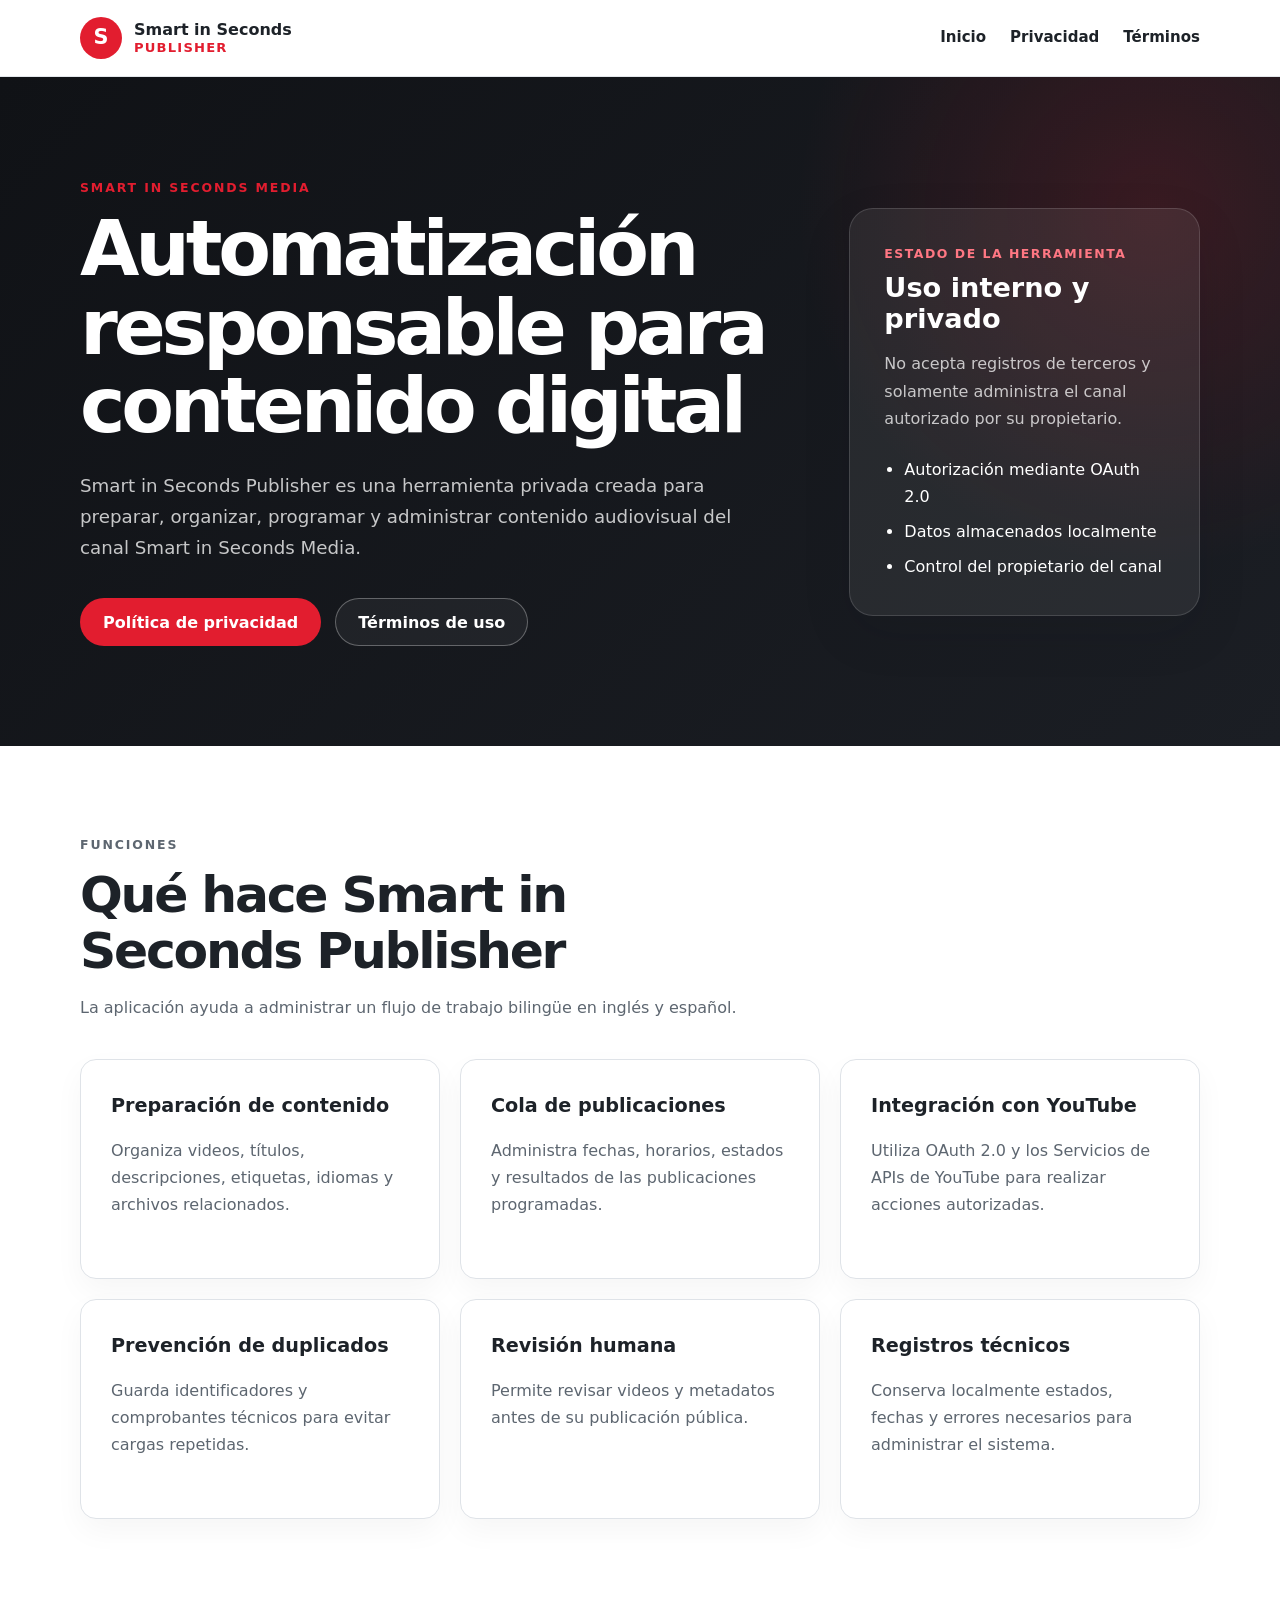
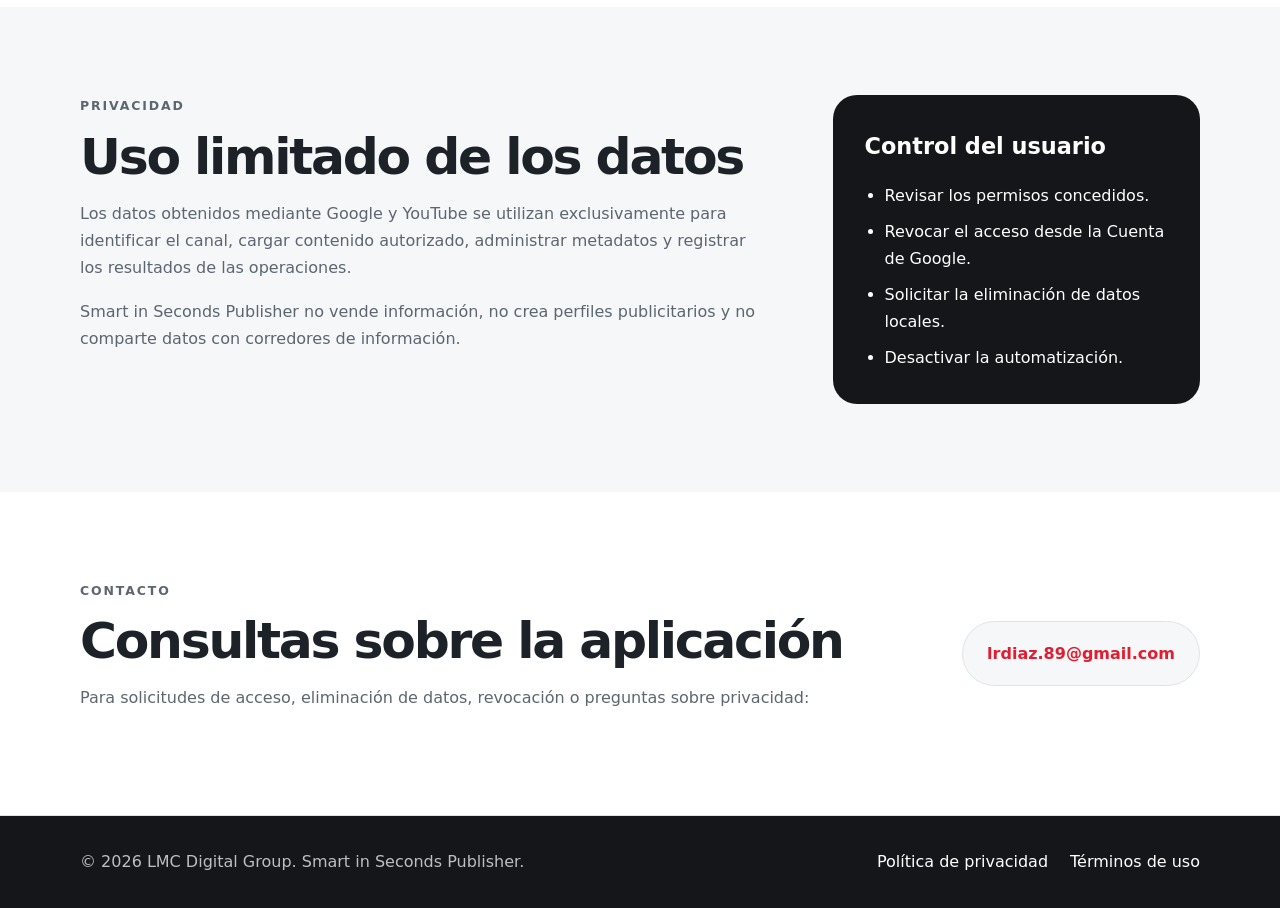
==== index.html @ f199096d "Create Smart in Seconds Publisher website" ====
﻿<!DOCTYPE html>
<html lang="es">
<head>
    <meta charset="UTF-8">
    <meta
        name="viewport"
        content="width=device-width, initial-scale=1"
    >
    <meta
        name="description"
        content="Sitio oficial de Smart in Seconds Publisher, herramienta privada para administrar contenido de Smart in Seconds Media."
    >

    <title>Smart in Seconds Publisher</title>

    <link
        rel="canonical"
        href="https://smart.lmcdigitalgroup.com/"
    >

    <link
        rel="stylesheet"
        href="styles.css"
    >
</head>

<body>
    <header class="site-header">
        <div class="container header-content">
            <a
                class="brand"
                href="index.html"
            >
                <span class="brand-mark">S</span>

                <span>
                    Smart in Seconds
                    <strong>Publisher</strong>
                </span>
            </a>

            <nav
                class="main-navigation"
                aria-label="Navegación principal"
            >
                <a href="index.html">Inicio</a>
                <a href="privacy.html">Privacidad</a>
                <a href="terms.html">Términos</a>
            </nav>
        </div>
    </header>

    <main>
        <section class="hero">
            <div class="container hero-content">
                <div class="hero-copy">
                    <p class="eyebrow">
                        Smart in Seconds Media
                    </p>

                    <h1>
                        Automatización responsable para contenido digital
                    </h1>

                    <p class="hero-description">
                        Smart in Seconds Publisher es una herramienta privada
                        creada para preparar, organizar, programar y administrar
                        contenido audiovisual del canal Smart in Seconds Media.
                    </p>

                    <div class="hero-actions">
                        <a
                            class="button button-primary"
                            href="privacy.html"
                        >
                            Política de privacidad
                        </a>

                        <a
                            class="button button-secondary"
                            href="terms.html"
                        >
                            Términos de uso
                        </a>
                    </div>
                </div>

                <aside class="status-card">
                    <p class="status-label">
                        Estado de la herramienta
                    </p>

                    <h2>Uso interno y privado</h2>

                    <p>
                        No acepta registros de terceros y solamente administra
                        el canal autorizado por su propietario.
                    </p>

                    <ul class="status-list">
                        <li>Autorización mediante OAuth 2.0</li>
                        <li>Datos almacenados localmente</li>
                        <li>Control del propietario del canal</li>
                    </ul>
                </aside>
            </div>
        </section>

        <section class="section">
            <div class="container">
                <div class="section-heading">
                    <p class="eyebrow">Funciones</p>

                    <h2>
                        Qué hace Smart in Seconds Publisher
                    </h2>

                    <p>
                        La aplicación ayuda a administrar un flujo de trabajo
                        bilingüe en inglés y español.
                    </p>
                </div>

                <div class="card-grid">
                    <article class="feature-card">
                        <h3>Preparación de contenido</h3>

                        <p>
                            Organiza videos, títulos, descripciones,
                            etiquetas, idiomas y archivos relacionados.
                        </p>
                    </article>

                    <article class="feature-card">
                        <h3>Cola de publicaciones</h3>

                        <p>
                            Administra fechas, horarios, estados y resultados
                            de las publicaciones programadas.
                        </p>
                    </article>

                    <article class="feature-card">
                        <h3>Integración con YouTube</h3>

                        <p>
                            Utiliza OAuth 2.0 y los Servicios de APIs de
                            YouTube para realizar acciones autorizadas.
                        </p>
                    </article>

                    <article class="feature-card">
                        <h3>Prevención de duplicados</h3>

                        <p>
                            Guarda identificadores y comprobantes técnicos
                            para evitar cargas repetidas.
                        </p>
                    </article>

                    <article class="feature-card">
                        <h3>Revisión humana</h3>

                        <p>
                            Permite revisar videos y metadatos antes de su
                            publicación pública.
                        </p>
                    </article>

                    <article class="feature-card">
                        <h3>Registros técnicos</h3>

                        <p>
                            Conserva localmente estados, fechas y errores
                            necesarios para administrar el sistema.
                        </p>
                    </article>
                </div>
            </div>
        </section>

        <section class="section section-muted">
            <div class="container split-section">
                <div>
                    <p class="eyebrow">Privacidad</p>

                    <h2>
                        Uso limitado de los datos
                    </h2>

                    <p>
                        Los datos obtenidos mediante Google y YouTube se
                        utilizan exclusivamente para identificar el canal,
                        cargar contenido autorizado, administrar metadatos y
                        registrar los resultados de las operaciones.
                    </p>

                    <p>
                        Smart in Seconds Publisher no vende información, no
                        crea perfiles publicitarios y no comparte datos con
                        corredores de información.
                    </p>
                </div>

                <div class="highlight-box">
                    <h3>Control del usuario</h3>

                    <ul>
                        <li>Revisar los permisos concedidos.</li>
                        <li>Revocar el acceso desde la Cuenta de Google.</li>
                        <li>Solicitar la eliminación de datos locales.</li>
                        <li>Desactivar la automatización.</li>
                    </ul>
                </div>
            </div>
        </section>

        <section class="section">
            <div class="container contact-section">
                <div>
                    <p class="eyebrow">Contacto</p>

                    <h2>
                        Consultas sobre la aplicación
                    </h2>

                    <p>
                        Para solicitudes de acceso, eliminación de datos,
                        revocación o preguntas sobre privacidad:
                    </p>
                </div>

                <a
                    class="contact-link"
                    href="mailto:lrdiaz.89@gmail.com"
                >
                    lrdiaz.89@gmail.com
                </a>
            </div>
        </section>
    </main>

    <footer class="site-footer">
        <div class="container footer-content">
            <p>
                © 2026 LMC Digital Group.
                Smart in Seconds Publisher.
            </p>

            <div class="footer-links">
                <a href="privacy.html">
                    Política de privacidad
                </a>

                <a href="terms.html">
                    Términos de uso
                </a>
            </div>
        </div>
    </footer>
</body>
</html>
---- styles.css ----
﻿:root {
    --background: #ffffff;
    --surface: #f6f7f9;
    --surface-dark: #14161a;
    --text: #1d2228;
    --text-muted: #5d6670;
    --border: #dfe3e8;
    --primary: #e21d2f;
    --primary-dark: #b81424;
    --white: #ffffff;
    --shadow: 0 18px 50px rgba(20, 22, 26, 0.10);
    --radius-large: 24px;
    --radius-medium: 16px;
    --container: 1120px;
}

* {
    box-sizing: border-box;
}

html {
    scroll-behavior: smooth;
}

body {
    margin: 0;
    background: var(--background);
    color: var(--text);
    font-family:
        Inter,
        ui-sans-serif,
        system-ui,
        -apple-system,
        BlinkMacSystemFont,
        "Segoe UI",
        sans-serif;
    font-size: 16px;
    line-height: 1.7;
}

a {
    color: var(--primary);
    text-decoration-thickness: 1px;
    text-underline-offset: 3px;
}

a:hover {
    color: var(--primary-dark);
}

img {
    max-width: 100%;
}

.container {
    width: min(
        calc(100% - 40px),
        var(--container)
    );
    margin-inline: auto;
}

.site-header {
    position: sticky;
    top: 0;
    z-index: 20;
    border-bottom: 1px solid rgba(223, 227, 232, 0.85);
    background: rgba(255, 255, 255, 0.94);
    backdrop-filter: blur(14px);
}

.header-content {
    display: flex;
    min-height: 76px;
    align-items: center;
    justify-content: space-between;
    gap: 28px;
}

.brand {
    display: inline-flex;
    align-items: center;
    gap: 12px;
    color: var(--text);
    font-size: 1rem;
    font-weight: 700;
    line-height: 1.25;
    text-decoration: none;
}

.brand strong {
    display: block;
    color: var(--primary);
    font-size: 0.82rem;
    letter-spacing: 0.09em;
    text-transform: uppercase;
}

.brand-mark {
    display: grid;
    width: 42px;
    height: 42px;
    place-items: center;
    border-radius: 50%;
    background: var(--primary);
    color: var(--white);
    font-size: 1.3rem;
    font-weight: 800;
}

.main-navigation {
    display: flex;
    align-items: center;
    gap: 24px;
}

.main-navigation a {
    color: var(--text);
    font-size: 0.94rem;
    font-weight: 650;
    text-decoration: none;
}

.main-navigation a:hover {
    color: var(--primary);
}

.hero {
    overflow: hidden;
    padding: 100px 0;
    background:
        radial-gradient(
            circle at 90% 20%,
            rgba(226, 29, 47, 0.17),
            transparent 28%
        ),
        linear-gradient(
            135deg,
            #101216 0%,
            #1b1e24 100%
        );
    color: var(--white);
}

.hero-content {
    display: grid;
    grid-template-columns:
        minmax(0, 1.4fr)
        minmax(300px, 0.7fr);
    align-items: center;
    gap: 68px;
}

.eyebrow {
    margin: 0 0 12px;
    color: var(--primary);
    font-size: 0.78rem;
    font-weight: 800;
    letter-spacing: 0.15em;
    text-transform: uppercase;
}

.hero h1,
.legal-header h1 {
    margin: 0;
    font-size: clamp(2.6rem, 6vw, 5.2rem);
    letter-spacing: -0.055em;
    line-height: 1.02;
}

.hero-description {
    max-width: 720px;
    margin: 26px 0 0;
    color: rgba(255, 255, 255, 0.76);
    font-size: 1.14rem;
}

.hero-actions {
    display: flex;
    flex-wrap: wrap;
    gap: 14px;
    margin-top: 34px;
}

.button {
    display: inline-flex;
    min-height: 48px;
    align-items: center;
    justify-content: center;
    padding: 0 22px;
    border: 1px solid transparent;
    border-radius: 999px;
    font-weight: 750;
    text-decoration: none;
}

.button-primary {
    background: var(--primary);
    color: var(--white);
}

.button-primary:hover {
    background: var(--primary-dark);
    color: var(--white);
}

.button-secondary {
    border-color: rgba(255, 255, 255, 0.30);
    background: rgba(255, 255, 255, 0.05);
    color: var(--white);
}

.button-secondary:hover {
    border-color: rgba(255, 255, 255, 0.60);
    color: var(--white);
}

.status-card {
    padding: 34px;
    border: 1px solid rgba(255, 255, 255, 0.14);
    border-radius: var(--radius-large);
    background: rgba(255, 255, 255, 0.07);
    box-shadow: var(--shadow);
}

.status-card h2 {
    margin: 8px 0 12px;
    font-size: 1.7rem;
    line-height: 1.15;
}

.status-card p {
    color: rgba(255, 255, 255, 0.74);
}

.status-label {
    margin: 0;
    color: #ff7783 !important;
    font-size: 0.78rem;
    font-weight: 800;
    letter-spacing: 0.12em;
    text-transform: uppercase;
}

.status-list {
    margin: 24px 0 0;
    padding-left: 20px;
}

.status-list li + li {
    margin-top: 8px;
}

.section {
    padding: 88px 0;
}

.section-muted {
    background: var(--surface);
}

.section-heading {
    max-width: 720px;
    margin-bottom: 38px;
}

.section-heading h2,
.split-section h2,
.contact-section h2 {
    margin: 0 0 16px;
    font-size: clamp(2rem, 4vw, 3.15rem);
    letter-spacing: -0.045em;
    line-height: 1.1;
}

.section-heading p,
.split-section p,
.contact-section p {
    color: var(--text-muted);
}

.card-grid {
    display: grid;
    grid-template-columns: repeat(3, minmax(0, 1fr));
    gap: 20px;
}

.feature-card {
    min-height: 220px;
    padding: 30px;
    border: 1px solid var(--border);
    border-radius: var(--radius-medium);
    background: var(--white);
    box-shadow: 0 12px 30px rgba(20, 22, 26, 0.04);
}

.feature-card h3 {
    margin: 0 0 14px;
    font-size: 1.2rem;
}

.feature-card p {
    margin: 0;
    color: var(--text-muted);
}

.split-section {
    display: grid;
    grid-template-columns:
        minmax(0, 1.3fr)
        minmax(280px, 0.7fr);
    align-items: start;
    gap: 70px;
}

.highlight-box {
    padding: 32px;
    border-radius: var(--radius-large);
    background: var(--surface-dark);
    color: var(--white);
}

.highlight-box h3 {
    margin: 0 0 16px;
    font-size: 1.4rem;
}

.highlight-box ul {
    margin: 0;
    padding-left: 20px;
}

.highlight-box li + li {
    margin-top: 9px;
}

.contact-section {
    display: flex;
    align-items: center;
    justify-content: space-between;
    gap: 40px;
}

.contact-link {
    padding: 18px 24px;
    border: 1px solid var(--border);
    border-radius: 999px;
    background: var(--surface);
    font-weight: 750;
    text-decoration: none;
}

.legal-page {
    padding: 76px 0 100px;
}

.legal-container {
    max-width: 880px;
}

.legal-header {
    margin-bottom: 58px;
    padding-bottom: 38px;
    border-bottom: 1px solid var(--border);
}

.legal-header h1 {
    color: var(--text);
    font-size: clamp(2.5rem, 6vw, 4.7rem);
}

.legal-header > p:last-child {
    margin-top: 20px;
    color: var(--text-muted);
}

.legal-section {
    padding: 24px 0;
}

.legal-section + .legal-section {
    border-top: 1px solid var(--border);
}

.legal-section h2 {
    margin: 0 0 14px;
    font-size: 1.4rem;
    line-height: 1.3;
}

.legal-section p {
    margin: 0 0 14px;
    color: #3f4750;
}

.legal-section ul {
    margin: 12px 0 18px;
    padding-left: 24px;
}

.legal-section li + li {
    margin-top: 8px;
}

.site-footer {
    padding: 32px 0;
    border-top: 1px solid var(--border);
    background: var(--surface-dark);
    color: rgba(255, 255, 255, 0.72);
}

.footer-content {
    display: flex;
    align-items: center;
    justify-content: space-between;
    gap: 30px;
}

.footer-content p {
    margin: 0;
}

.footer-links {
    display: flex;
    flex-wrap: wrap;
    gap: 22px;
}

.footer-links a {
    color: var(--white);
    text-decoration: none;
}

.footer-links a:hover {
    color: #ff8c96;
}

@media (max-width: 900px) {
    .hero-content,
    .split-section {
        grid-template-columns: 1fr;
        gap: 38px;
    }

    .card-grid {
        grid-template-columns: repeat(2, minmax(0, 1fr));
    }

    .contact-section {
        align-items: flex-start;
        flex-direction: column;
    }
}

@media (max-width: 640px) {
    .container {
        width: min(
            calc(100% - 28px),
            var(--container)
        );
    }

    .header-content {
        align-items: flex-start;
        flex-direction: column;
        padding: 14px 0;
        gap: 12px;
    }

    .main-navigation {
        width: 100%;
        justify-content: space-between;
        gap: 10px;
    }

    .hero {
        padding: 70px 0;
    }

    .hero h1 {
        font-size: 2.65rem;
    }

    .section {
        padding: 68px 0;
    }

    .card-grid {
        grid-template-columns: 1fr;
    }

    .feature-card {
        min-height: 0;
    }

    .footer-content {
        align-items: flex-start;
        flex-direction: column;
    }
}
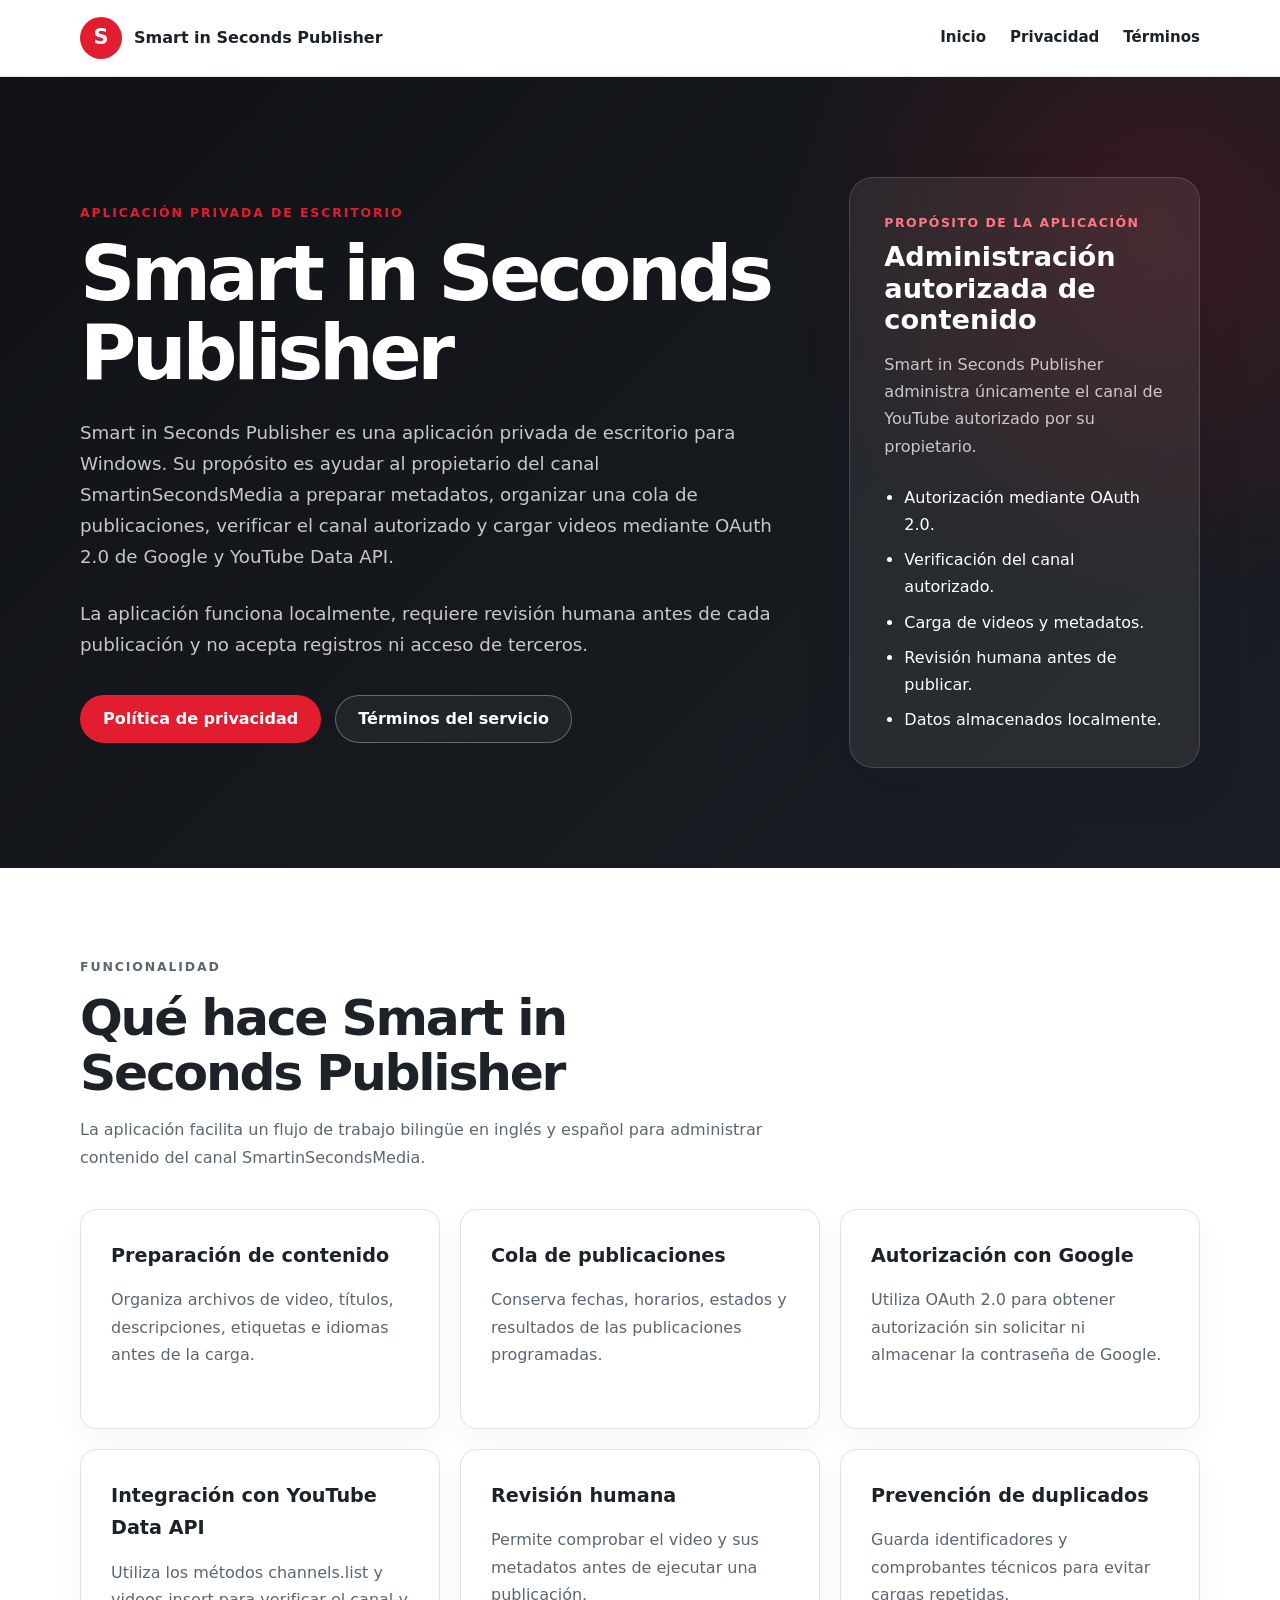
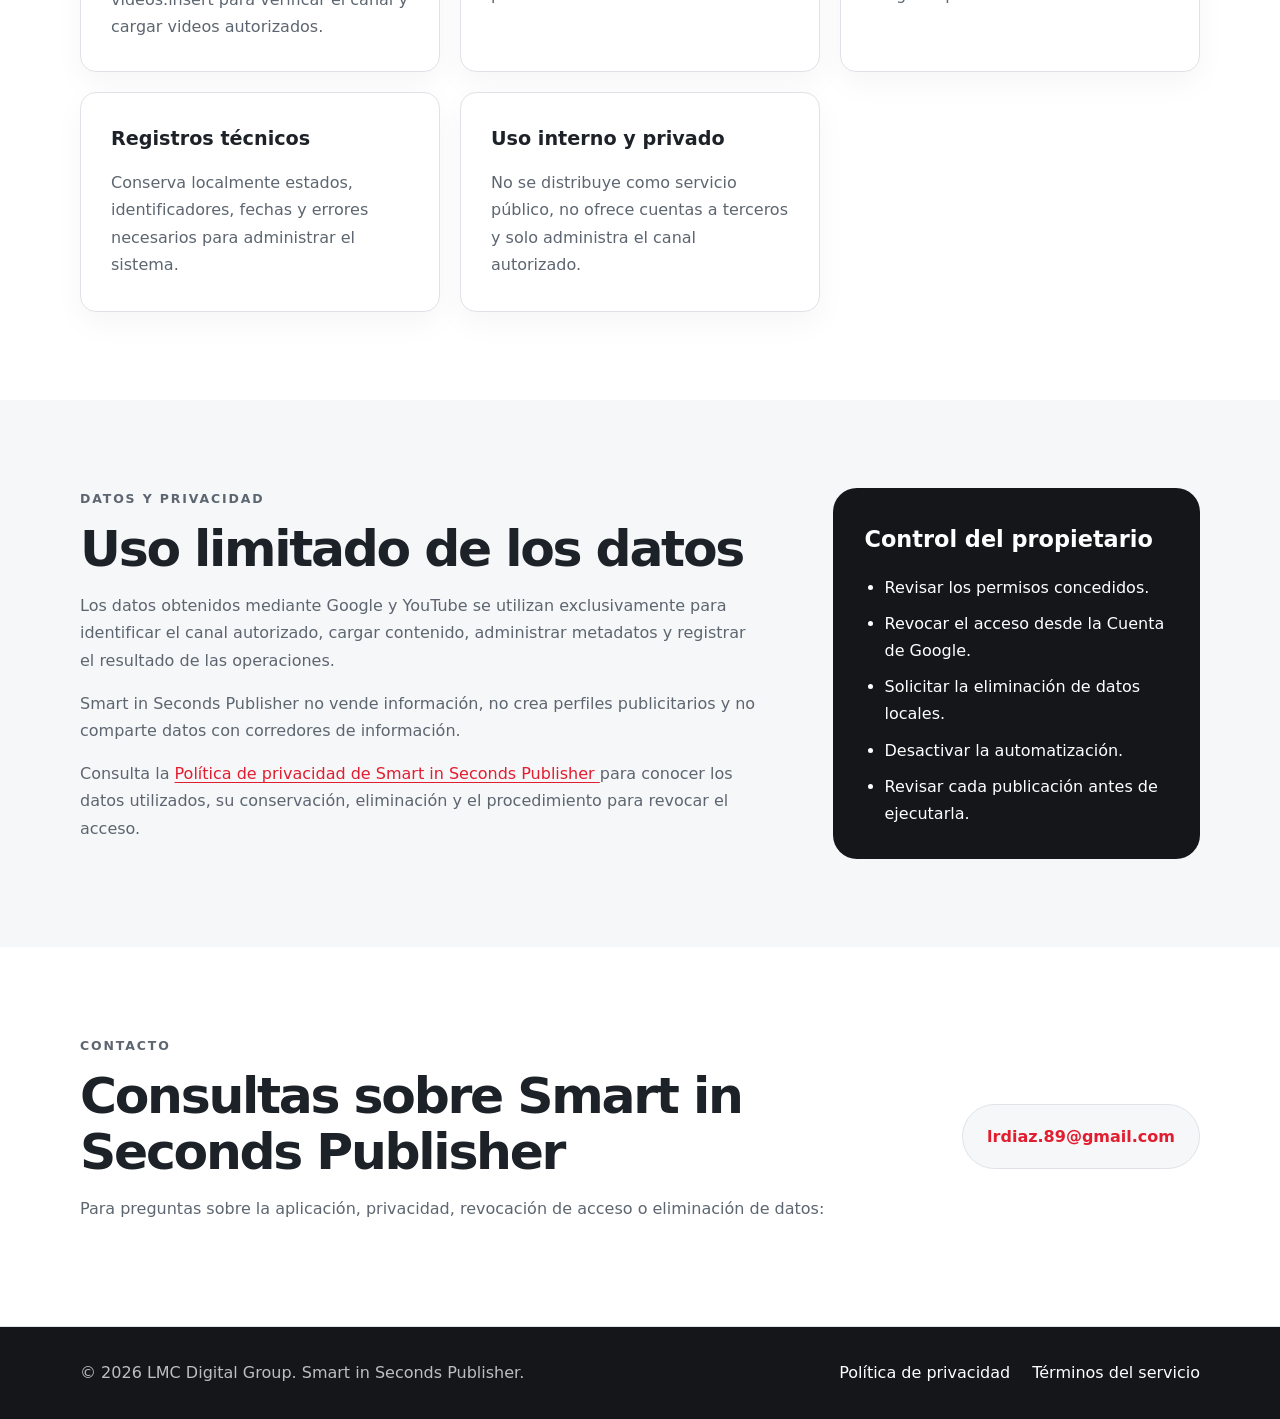
==== commit f0828f40: "Clarify app name and purpose for OAuth verification" ====
--- a/index.html
+++ b/index.html
@@ -2,16 +2,20 @@
 <html lang="es">
 <head>
     <meta charset="UTF-8">
+
     <meta
         name="viewport"
         content="width=device-width, initial-scale=1"
     >
+
     <meta
         name="description"
-        content="Sitio oficial de Smart in Seconds Publisher, herramienta privada para administrar contenido de Smart in Seconds Media."
+        content="Smart in Seconds Publisher es una aplicación privada de escritorio para organizar y cargar videos autorizados al canal SmartinSecondsMedia mediante OAuth 2.0 y YouTube Data API."
     >
 
-    <title>Smart in Seconds Publisher</title>
+    <title>
+        Smart in Seconds Publisher
+    </title>
 
     <link
         rel="canonical"
@@ -30,12 +34,12 @@
             <a
                 class="brand"
                 href="index.html"
+                aria-label="Smart in Seconds Publisher"
             >
                 <span class="brand-mark">S</span>
 
                 <span>
-                    Smart in Seconds
-                    <strong>Publisher</strong>
+                    Smart in Seconds Publisher
                 </span>
             </a>
 
@@ -55,17 +59,26 @@
             <div class="container hero-content">
                 <div class="hero-copy">
                     <p class="eyebrow">
-                        Smart in Seconds Media
+                        Aplicación privada de escritorio
                     </p>
 
                     <h1>
-                        Automatización responsable para contenido digital
+                        Smart in Seconds Publisher
                     </h1>
 
                     <p class="hero-description">
-                        Smart in Seconds Publisher es una herramienta privada
-                        creada para preparar, organizar, programar y administrar
-                        contenido audiovisual del canal Smart in Seconds Media.
+                        Smart in Seconds Publisher es una aplicación privada
+                        de escritorio para Windows. Su propósito es ayudar al
+                        propietario del canal SmartinSecondsMedia a preparar
+                        metadatos, organizar una cola de publicaciones,
+                        verificar el canal autorizado y cargar videos mediante
+                        OAuth 2.0 de Google y YouTube Data API.
+                    </p>
+
+                    <p class="hero-description">
+                        La aplicación funciona localmente, requiere revisión
+                        humana antes de cada publicación y no acepta registros
+                        ni acceso de terceros.
                     </p>
 
                     <div class="hero-actions">
@@ -80,27 +93,31 @@
                             class="button button-secondary"
                             href="terms.html"
                         >
-                            Términos de uso
+                            Términos del servicio
                         </a>
                     </div>
                 </div>
 
                 <aside class="status-card">
                     <p class="status-label">
-                        Estado de la herramienta
-                    </p>
-
-                    <h2>Uso interno y privado</h2>
-
-                    <p>
-                        No acepta registros de terceros y solamente administra
-                        el canal autorizado por su propietario.
+                        Propósito de la aplicación
+                    </p>
+
+                    <h2>
+                        Administración autorizada de contenido
+                    </h2>
+
+                    <p>
+                        Smart in Seconds Publisher administra únicamente el
+                        canal de YouTube autorizado por su propietario.
                     </p>
 
                     <ul class="status-list">
-                        <li>Autorización mediante OAuth 2.0</li>
-                        <li>Datos almacenados localmente</li>
-                        <li>Control del propietario del canal</li>
+                        <li>Autorización mediante OAuth 2.0.</li>
+                        <li>Verificación del canal autorizado.</li>
+                        <li>Carga de videos y metadatos.</li>
+                        <li>Revisión humana antes de publicar.</li>
+                        <li>Datos almacenados localmente.</li>
                     </ul>
                 </aside>
             </div>
@@ -109,15 +126,18 @@
         <section class="section">
             <div class="container">
                 <div class="section-heading">
-                    <p class="eyebrow">Funciones</p>
+                    <p class="eyebrow">
+                        Funcionalidad
+                    </p>
 
                     <h2>
                         Qué hace Smart in Seconds Publisher
                     </h2>
 
                     <p>
-                        La aplicación ayuda a administrar un flujo de trabajo
-                        bilingüe en inglés y español.
+                        La aplicación facilita un flujo de trabajo bilingüe
+                        en inglés y español para administrar contenido del
+                        canal SmartinSecondsMedia.
                     </p>
                 </div>
 
@@ -126,8 +146,8 @@
                         <h3>Preparación de contenido</h3>
 
                         <p>
-                            Organiza videos, títulos, descripciones,
-                            etiquetas, idiomas y archivos relacionados.
+                            Organiza archivos de video, títulos, descripciones,
+                            etiquetas e idiomas antes de la carga.
                         </p>
                     </article>
 
@@ -135,17 +155,36 @@
                         <h3>Cola de publicaciones</h3>
 
                         <p>
-                            Administra fechas, horarios, estados y resultados
-                            de las publicaciones programadas.
-                        </p>
-                    </article>
-
-                    <article class="feature-card">
-                        <h3>Integración con YouTube</h3>
-
-                        <p>
-                            Utiliza OAuth 2.0 y los Servicios de APIs de
-                            YouTube para realizar acciones autorizadas.
+                            Conserva fechas, horarios, estados y resultados de
+                            las publicaciones programadas.
+                        </p>
+                    </article>
+
+                    <article class="feature-card">
+                        <h3>Autorización con Google</h3>
+
+                        <p>
+                            Utiliza OAuth 2.0 para obtener autorización sin
+                            solicitar ni almacenar la contraseña de Google.
+                        </p>
+                    </article>
+
+                    <article class="feature-card">
+                        <h3>Integración con YouTube Data API</h3>
+
+                        <p>
+                            Utiliza los métodos channels.list y videos.insert
+                            para verificar el canal y cargar videos
+                            autorizados.
+                        </p>
+                    </article>
+
+                    <article class="feature-card">
+                        <h3>Revisión humana</h3>
+
+                        <p>
+                            Permite comprobar el video y sus metadatos antes
+                            de ejecutar una publicación.
                         </p>
                     </article>
 
@@ -159,20 +198,22 @@
                     </article>
 
                     <article class="feature-card">
-                        <h3>Revisión humana</h3>
-
-                        <p>
-                            Permite revisar videos y metadatos antes de su
-                            publicación pública.
-                        </p>
-                    </article>
-
-                    <article class="feature-card">
                         <h3>Registros técnicos</h3>
 
                         <p>
-                            Conserva localmente estados, fechas y errores
-                            necesarios para administrar el sistema.
+                            Conserva localmente estados, identificadores,
+                            fechas y errores necesarios para administrar el
+                            sistema.
+                        </p>
+                    </article>
+
+                    <article class="feature-card">
+                        <h3>Uso interno y privado</h3>
+
+                        <p>
+                            No se distribuye como servicio público, no ofrece
+                            cuentas a terceros y solo administra el canal
+                            autorizado.
                         </p>
                     </article>
                 </div>
@@ -182,7 +223,9 @@
         <section class="section section-muted">
             <div class="container split-section">
                 <div>
-                    <p class="eyebrow">Privacidad</p>
+                    <p class="eyebrow">
+                        Datos y privacidad
+                    </p>
 
                     <h2>
                         Uso limitado de los datos
@@ -190,9 +233,9 @@
 
                     <p>
                         Los datos obtenidos mediante Google y YouTube se
-                        utilizan exclusivamente para identificar el canal,
-                        cargar contenido autorizado, administrar metadatos y
-                        registrar los resultados de las operaciones.
+                        utilizan exclusivamente para identificar el canal
+                        autorizado, cargar contenido, administrar metadatos y
+                        registrar el resultado de las operaciones.
                     </p>
 
                     <p>
@@ -200,16 +243,29 @@
                         crea perfiles publicitarios y no comparte datos con
                         corredores de información.
                     </p>
+
+                    <p>
+                        Consulta la
+                        <a href="privacy.html">
+                            Política de privacidad de Smart in Seconds
+                            Publisher
+                        </a>
+                        para conocer los datos utilizados, su conservación,
+                        eliminación y el procedimiento para revocar el acceso.
+                    </p>
                 </div>
 
                 <div class="highlight-box">
-                    <h3>Control del usuario</h3>
+                    <h3>
+                        Control del propietario
+                    </h3>
 
                     <ul>
                         <li>Revisar los permisos concedidos.</li>
                         <li>Revocar el acceso desde la Cuenta de Google.</li>
                         <li>Solicitar la eliminación de datos locales.</li>
                         <li>Desactivar la automatización.</li>
+                        <li>Revisar cada publicación antes de ejecutarla.</li>
                     </ul>
                 </div>
             </div>
@@ -218,15 +274,17 @@
         <section class="section">
             <div class="container contact-section">
                 <div>
-                    <p class="eyebrow">Contacto</p>
+                    <p class="eyebrow">
+                        Contacto
+                    </p>
 
                     <h2>
-                        Consultas sobre la aplicación
+                        Consultas sobre Smart in Seconds Publisher
                     </h2>
 
                     <p>
-                        Para solicitudes de acceso, eliminación de datos,
-                        revocación o preguntas sobre privacidad:
+                        Para preguntas sobre la aplicación, privacidad,
+                        revocación de acceso o eliminación de datos:
                     </p>
                 </div>
 
@@ -253,7 +311,7 @@
                 </a>
 
                 <a href="terms.html">
-                    Términos de uso
+                    Términos del servicio
                 </a>
             </div>
         </div>
